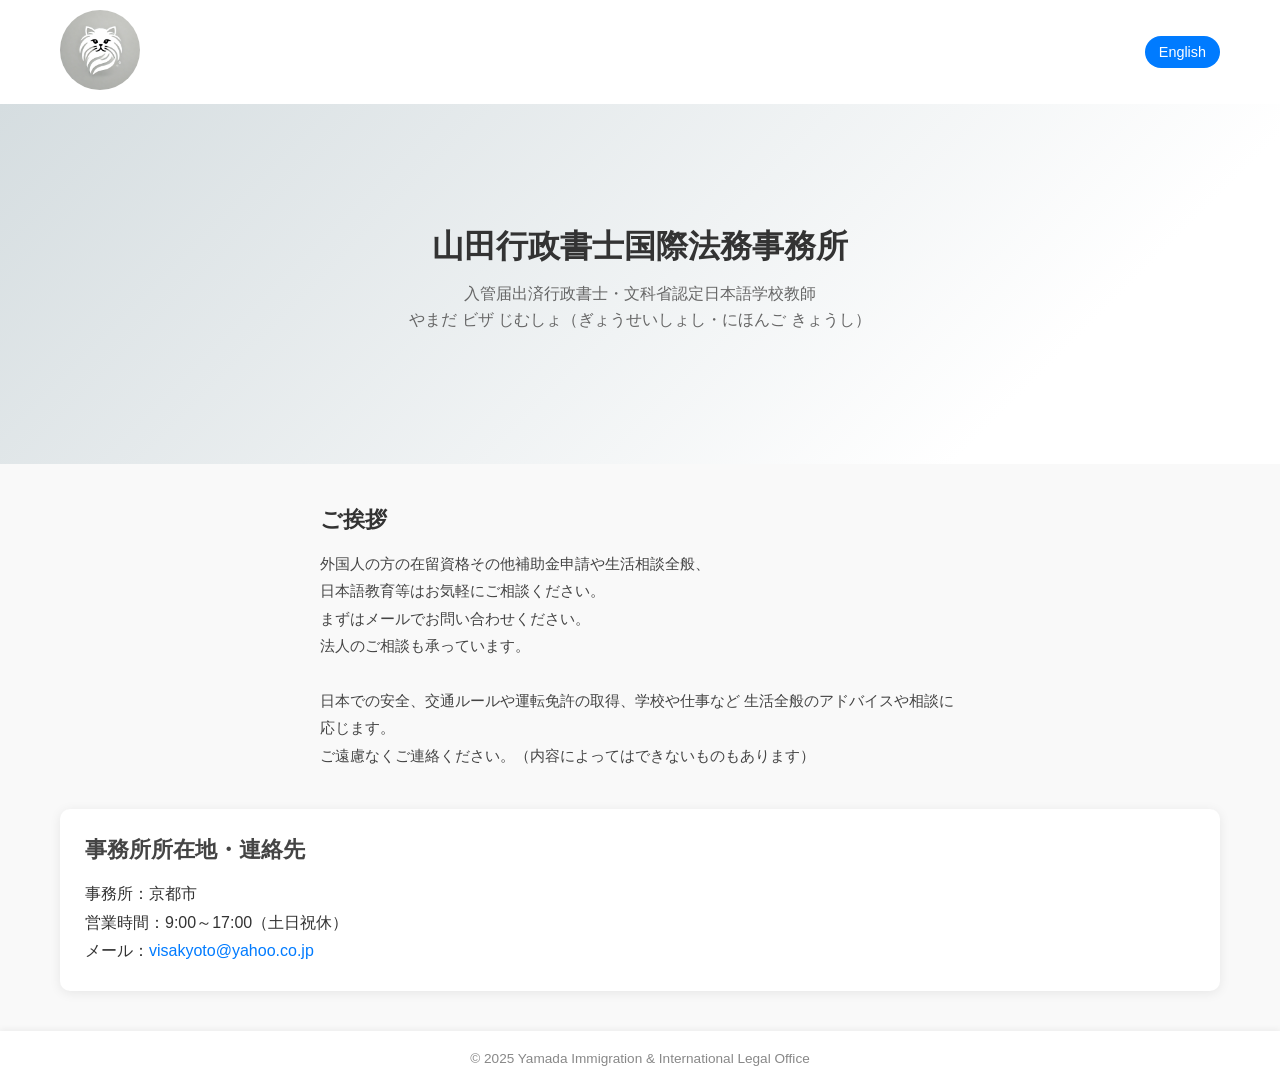
==== index.html @ d5fb518c "update" ====
<!DOCTYPE html>
<html lang="ja">
<head>
  <meta charset="UTF-8">
  <title>山田行政書士国際法務事務所</title>
  <meta name="viewport" content="width=device-width, initial-scale=1.0">
  <!-- Google Fontsなど必要に応じて読み込み -->
  <link rel="stylesheet" href="assets/css/style.css">
</head>
<body>

  <!-- ヘッダー部分 -->
  <header class="header">
    <div class="header-inner">
      <div class="logo-area">
        <img src="assets/images/logo.png" alt="ロゴ" class="logo">
      </div>
      <nav class="nav-area">
        <button id="lang-switch">English</button>
      </nav>
    </div>
  </header>

  <!-- ヒーローセクション -->
  <section class="hero">
    <!-- 日本語 -->
    <div class="hero-content lang ja">
      <h1>山田行政書士国際法務事務所</h1>
      <p>
        入管届出済行政書士・文科省認定日本語学校教師<br>
        やまだ ビザ じむしょ（ぎょうせいしょし・にほんご きょうし）
      </p>
    </div>

    <!-- 英語 -->
    <div class="hero-content lang en" style="display: none;">
      <h1>Yamada VISA Support Office</h1>
      <p>
        Certified Immigration Specialist & Japanese Language Teacher<br>
      </p>
    </div>
  </section>

  <!-- ご挨拶セクション -->
  <!-- 日本語 -->
<section class="greeting lang ja">
  <h2>ご挨拶</h2>
  <p class="greeting-text">
    外国人の方の在留資格その他補助金申請や生活相談全般、<br>
    日本語教育等はお気軽にご相談ください。<br>
    まずはメールでお問い合わせください。<br>
    法人のご相談も承っています。<br><br>

    日本での安全、交通ルールや運転免許の取得、学校や仕事など
    生活全般のアドバイスや相談に応じます。<br>
    ご遠慮なくご連絡ください。（内容によってはできないものもあります）
  </p>
</section>

<!-- 英語 -->
<section class="greeting lang en" style="display:none;">
  <h2>Greetings</h2>
  <p class="greeting-text">
    Please feel free to contact us for assistance with residencical status, 
    subsidy applications, daily life consultations, and Japanese language education and support.<br>
    Please reach out to us by email as a first step.
    We also accept inquiries from organizations and businesses.<br><br>

    We offer advice and consultations on general matters of life in Japan, 
    including safety, traffic rules, obtaining a driver’s license, school, work and so on.<br>
    Please don’t hesitate to contact us. <br>
    (Note: Some requests may not be supported depending on the content.)
  </p>
</section>


  <!-- メインコンテンツ例（事務所情報など） -->
  <main class="main-content">
    <!-- 日本語 -->
    <section class="lang ja">
      <div class="card">
        <h2>事務所所在地・連絡先</h2>
        <ul>
          <li>事務所：京都市</li>
          <li>営業時間：9:00～17:00（土日祝休）</li>
          <li>メール：<a href="mailto:visakyoto@yahoo.co.jp">visakyoto@yahoo.co.jp</a></li>
        </ul>
      </div>
    </section>

    <!-- 英語 -->
    <section class="lang en" style="display:none;">
      <div class="card">
        <h2>Office Location & Contact</h2>
        <ul>
          <li>Office: Kyoto City</li>
          <li>Business Hours: 9:00–17:00 (Closed Sat, Sun & Public Holidays)</li>
          <li>Email: <a href="mailto:visakyoto@yahoo.co.jp">visakyoto@yahoo.co.jp</a></li>
        </ul>
      </div>
    </section>
  </main>

  <!-- フッター -->
  <footer class="footer">
    <p>© 2025 Yamada Immigration & International Legal Office</p>
  </footer>

  <!-- JavaScript -->
  <script src="assets/js/main.js"></script>
</body>
</html>
---- assets/css/style.css ----
/* リセット */
* {
  margin: 0;
  padding: 0;
  box-sizing: border-box;
}

body {
  font-family: sans-serif; /* 必要に応じてGoogle Fonts等を適用 */
  background: #f9f9f9;
  color: #333;
}

/* ヘッダー */
.header {
  background: #fff;
  box-shadow: 0 2px 6px rgba(0,0,0,0.1);
}
.header-inner {
  max-width: 1200px;
  margin: 0 auto;
  padding: 10px 20px;
  display: flex;
  justify-content: space-between;
  align-items: center;
}

.logo {
  width: 80px;            /* 表示したい直径に合わせる */
  height: 80px;           /* 正方形に整える */
  border-radius: 50%;      /* 角を丸くして円形にする */
  object-fit: cover;       /* 画像を拡大・切り抜きする場合に全体をバランスよく表示 */
}

.nav-area button {
  padding: 8px 14px;
  border: none;
  border-radius: 20px;
  font-size: 0.9rem;
  cursor: pointer;
  background-color: #007bff;
  color: #fff;
}
.nav-area button:hover {
  background-color: #0056b3;
}

/* ヒーローセクション */
.hero {
  position: relative;
  width: 100%;
  min-height: 40vh;  /* 好みで調整 */
  background: linear-gradient(135deg, #d5dde0 0%, #ffffff 80%);
  display: flex;
  align-items: center;
  justify-content: center;
  text-align: center;
  padding: 60px 20px;
}
.hero-content h1 {
  font-size: 2.0rem;
  font-weight: 600;
  margin-bottom: 12px;
  color: #333;
}
.hero-content p {
  font-size: 1rem;
  color: #666;
  line-height: 1.6;
  margin-bottom: 10px;
}

/* ご挨拶セクション */
.greeting {
  margin: 40px 0;
}

.greeting h2 {
  font-size: 1.4rem;
  color: #333;
  margin-bottom: 15px;
  font-weight: 600;
  padding-left: 25%; /* ← タイトルも左寄せと揃える */
}

.greeting-text {
  margin-left: 25%;
  margin-right: 25%;
  text-align: left;
  line-height: 1.8;
  color: #444;
  font-size: 0.95rem;
  max-width: 700px;
}

/* メインコンテンツ */
.main-content {
  max-width: 1200px;
  margin: 40px auto;
  padding: 0 20px;
}
.card {
  background: #fff;
  border-radius: 10px;
  padding: 25px;
  box-shadow: 0 2px 12px rgba(0,0,0,0.08);
  margin-bottom: 40px;
}
.card h2 {
  margin-bottom: 15px;
  font-size: 1.4rem;
  color: #444;
}
.card ul {
  list-style: none;
  line-height: 1.8;
}
.card li a {
  color: #007bff;
  text-decoration: none;
}
.card li a:hover {
  text-decoration: underline;
}

/* フッター */
.footer {
  text-align: center;
  padding: 20px;
  color: #888;
  font-size: 0.85rem;
  background: #fff;
  box-shadow: 0 -2px 6px rgba(0,0,0,0.05);
  margin-top: 40px;
}
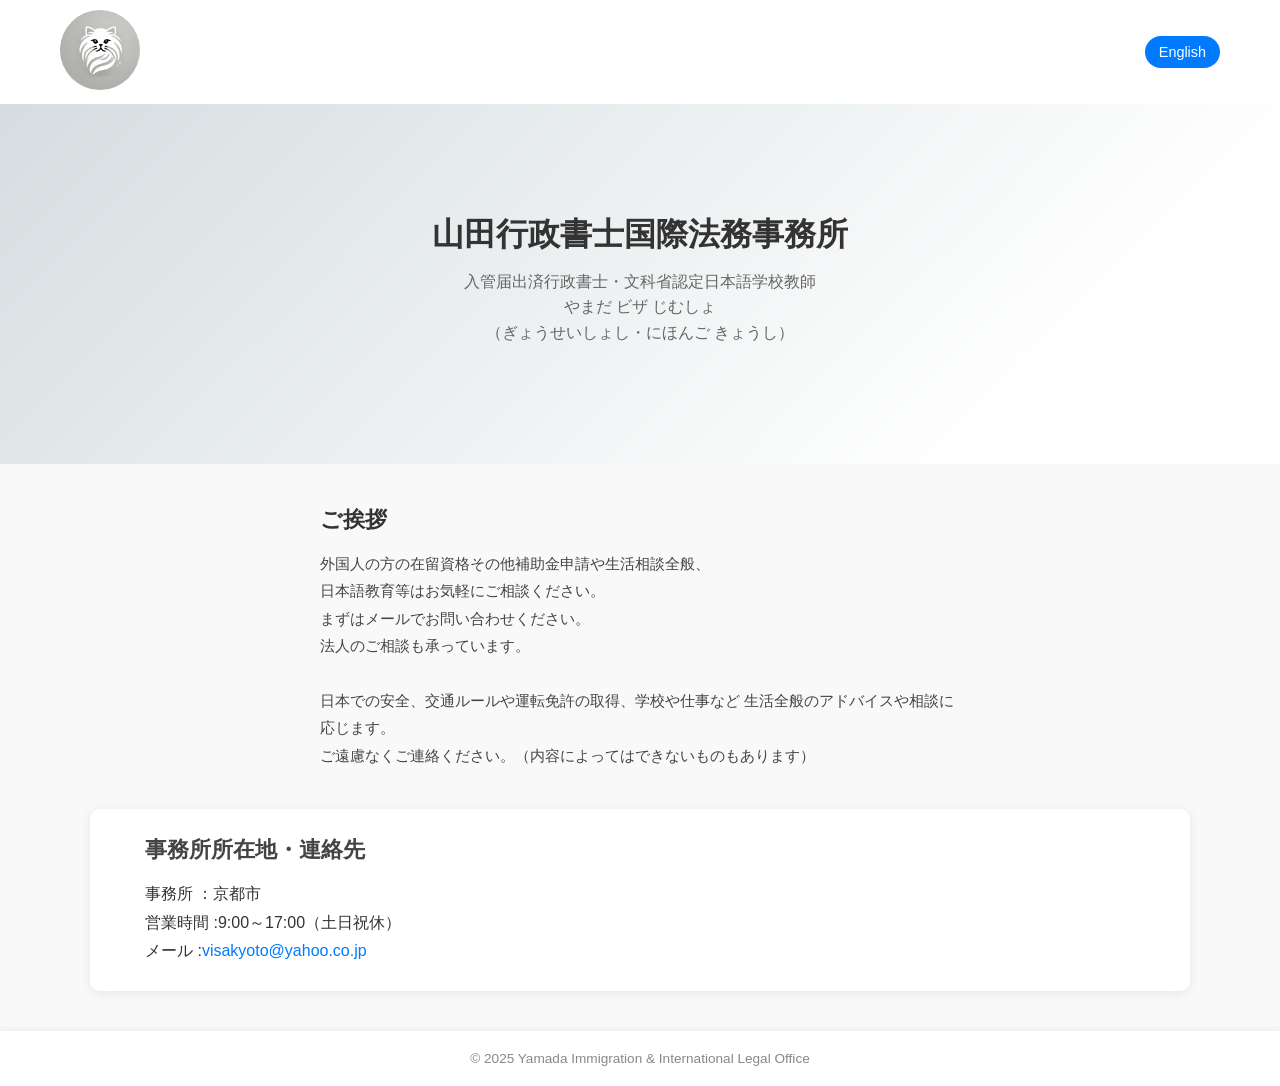
==== commit 38e9f5c9: "update" ====
--- a/index.html
+++ b/index.html
@@ -28,7 +28,8 @@
       <h1>山田行政書士国際法務事務所</h1>
       <p>
         入管届出済行政書士・文科省認定日本語学校教師<br>
-        やまだ ビザ じむしょ（ぎょうせいしょし・にほんご きょうし）
+        やまだ ビザ じむしょ<br>
+        （ぎょうせいしょし・にほんご きょうし）
       </p>
     </div>
 
@@ -81,9 +82,9 @@
       <div class="card">
         <h2>事務所所在地・連絡先</h2>
         <ul>
-          <li>事務所：京都市</li>
-          <li>営業時間：9:00～17:00（土日祝休）</li>
-          <li>メール：<a href="mailto:visakyoto@yahoo.co.jp">visakyoto@yahoo.co.jp</a></li>
+          <li>事務所    ：京都市</li>
+          <li>営業時間  :9:00～17:00（土日祝休）</li>
+          <li>メール    :<a href="mailto:visakyoto@yahoo.co.jp">visakyoto@yahoo.co.jp</a></li>
         </ul>
       </div>
     </section>
--- a/assets/css/style.css
+++ b/assets/css/style.css
@@ -105,15 +105,22 @@
   padding: 25px;
   box-shadow: 0 2px 12px rgba(0,0,0,0.08);
   margin-bottom: 40px;
+  margin-left: 30px;
+  margin-right: 30px;
 }
 .card h2 {
   margin-bottom: 15px;
   font-size: 1.4rem;
   color: #444;
+  margin-left: 30px;
+  margin-right: 30px;
+  
 }
 .card ul {
   list-style: none;
   line-height: 1.8;
+  margin-left: 30px;
+  margin-right: 30px;
 }
 .card li a {
   color: #007bff;
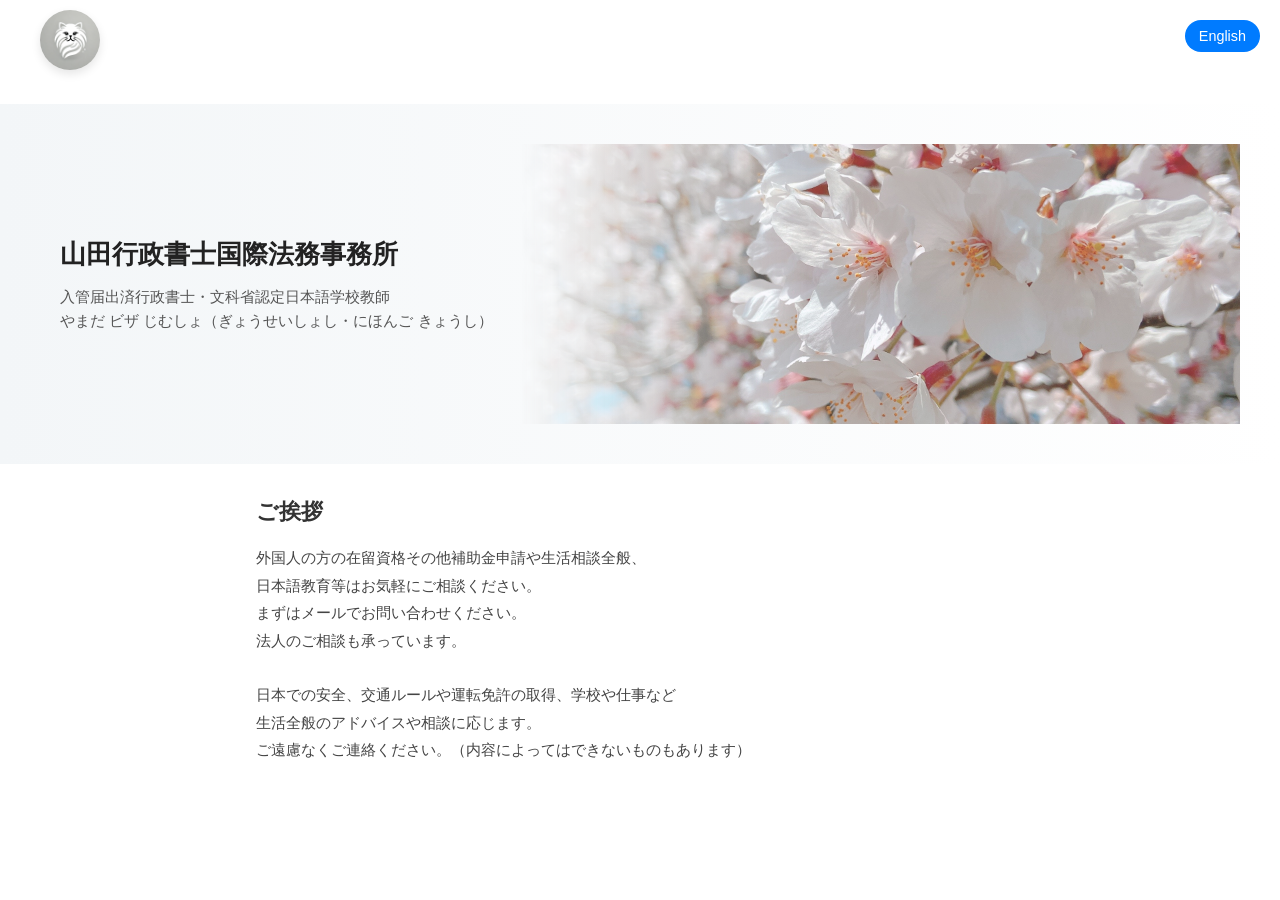
==== commit e014d74f: "update" ====
--- a/index.html
+++ b/index.html
@@ -4,16 +4,14 @@
   <meta charset="UTF-8">
   <title>山田行政書士国際法務事務所</title>
   <meta name="viewport" content="width=device-width, initial-scale=1.0">
-  <!-- Google Fontsなど必要に応じて読み込み -->
   <link rel="stylesheet" href="assets/css/style.css">
 </head>
 <body>
 
-  <!-- ヘッダー部分 -->
   <header class="header">
     <div class="header-inner">
       <div class="logo-area">
-        <img src="assets/images/logo.png" alt="ロゴ" class="logo">
+        <img src="assets/images/logo.png" alt="ロゴ" class="logo" />
       </div>
       <nav class="nav-area">
         <button id="lang-switch">English</button>
@@ -21,93 +19,62 @@
     </div>
   </header>
 
-  <!-- ヒーローセクション -->
   <section class="hero">
-    <!-- 日本語 -->
-    <div class="hero-content lang ja">
-      <h1>山田行政書士国際法務事務所</h1>
-      <p>
-        入管届出済行政書士・文科省認定日本語学校教師<br>
-        やまだ ビザ じむしょ<br>
-        （ぎょうせいしょし・にほんご きょうし）
-      </p>
-    </div>
-
-    <!-- 英語 -->
-    <div class="hero-content lang en" style="display: none;">
-      <h1>Yamada VISA Support Office</h1>
-      <p>
-        Certified Immigration Specialist & Japanese Language Teacher<br>
-      </p>
+    <div class="hero-inner">
+      <div class="hero-content lang ja">
+        <h1>山田行政書士国際法務事務所</h1>
+        <p>
+          入管届出済行政書士・文科省認定日本語学校教師<br>
+          やまだ ビザ じむしょ（ぎょうせいしょし・にほんご きょうし）
+        </p>
+      </div>
+      <div class="hero-content lang en" style="display: none;">        <h1>Yamada VISA Support Office</h1>
+        <p>Certified Immigration Specialist & Japanese Language Teacher</p>
+      </div>
+      <div class="hero-image"></div>
     </div>
   </section>
 
   <!-- ご挨拶セクション -->
-  <!-- 日本語 -->
-<section class="greeting lang ja">
-  <h2>ご挨拶</h2>
-  <p class="greeting-text">
-    外国人の方の在留資格その他補助金申請や生活相談全般、<br>
-    日本語教育等はお気軽にご相談ください。<br>
-    まずはメールでお問い合わせください。<br>
-    法人のご相談も承っています。<br><br>
+  <section class="greeting lang ja">
+    <h2>ご挨拶</h2>
+    <p class="greeting-text">
+      外国人の方の在留資格その他補助金申請や生活相談全般、<br>
+      日本語教育等はお気軽にご相談ください。<br>
+      まずはメールでお問い合わせください。<br>
+      法人のご相談も承っています。<br><br>
+      日本での安全、交通ルールや運転免許の取得、学校や仕事など<br>
+      生活全般のアドバイスや相談に応じます。<br>
+      ご遠慮なくご連絡ください。（内容によってはできないものもあります）
+    </p>
+  </section>
 
-    日本での安全、交通ルールや運転免許の取得、学校や仕事など
-    生活全般のアドバイスや相談に応じます。<br>
-    ご遠慮なくご連絡ください。（内容によってはできないものもあります）
-  </p>
-</section>
+  <section class="greeting lang en" style="display: none;">
+    <h2>Greetings</h2>
+    <p class="greeting-text">
+      We provide support and consultation on visa applications, 
+      subsidy applications, daily-life assistance, and Japanese language education.<br>
+      Feel free to contact us via email. Corporate consultations are also welcome.<br><br>
+      We also offer advice and consultation on various aspects of daily life in Japan,
+      including public safety, traffic rules, obtaining a driver’s license, schools, 
+      and employment.<br>
+      Please feel free to reach out to us anytime.
+      (Depending on the request, we may not be able to assist.)
+    </p>
+  </section>
 
-<!-- 英語 -->
-<section class="greeting lang en" style="display:none;">
-  <h2>Greetings</h2>
-  <p class="greeting-text">
-    Please feel free to contact us for assistance with residencical status, 
-    subsidy applications, daily life consultations, and Japanese language education and support.<br>
-    Please reach out to us by email as a first step.
-    We also accept inquiries from organizations and businesses.<br><br>
+  <script>
+    const switchBtn = document.getElementById("lang-switch");
+    const jaEls = document.querySelectorAll(".lang.ja");
+    const enEls = document.querySelectorAll(".lang.en");
 
-    We offer advice and consultations on general matters of life in Japan, 
-    including safety, traffic rules, obtaining a driver’s license, school, work and so on.<br>
-    Please don’t hesitate to contact us. <br>
-    (Note: Some requests may not be supported depending on the content.)
-  </p>
-</section>
+    switchBtn.addEventListener("click", () => {
+      const isJapanese = jaEls[0].style.display !== "none";
+      jaEls.forEach(el => el.style.display = isJapanese ? "none" : "block");
+      enEls.forEach(el => el.style.display = isJapanese ? "block" : "none");
+      switchBtn.textContent = isJapanese ? "日本語" : "English";
+    });
+  </script>
 
-
-  <!-- メインコンテンツ例（事務所情報など） -->
-  <main class="main-content">
-    <!-- 日本語 -->
-    <section class="lang ja">
-      <div class="card">
-        <h2>事務所所在地・連絡先</h2>
-        <ul>
-          <li>事務所    ：京都市</li>
-          <li>営業時間  :9:00～17:00（土日祝休）</li>
-          <li>メール    :<a href="mailto:visakyoto@yahoo.co.jp">visakyoto@yahoo.co.jp</a></li>
-        </ul>
-      </div>
-    </section>
-
-    <!-- 英語 -->
-    <section class="lang en" style="display:none;">
-      <div class="card">
-        <h2>Office Location & Contact</h2>
-        <ul>
-          <li>Office: Kyoto City</li>
-          <li>Business Hours: 9:00–17:00 (Closed Sat, Sun & Public Holidays)</li>
-          <li>Email: <a href="mailto:visakyoto@yahoo.co.jp">visakyoto@yahoo.co.jp</a></li>
-        </ul>
-      </div>
-    </section>
-  </main>
-
-  <!-- フッター -->
-  <footer class="footer">
-    <p>© 2025 Yamada Immigration & International Legal Office</p>
-  </footer>
-
-  <!-- JavaScript -->
-  <script src="assets/js/main.js"></script>
 </body>
 </html>
--- a/assets/css/style.css
+++ b/assets/css/style.css
@@ -1,4 +1,4 @@
-/* リセット */
+/* 基本リセット */
 * {
   margin: 0;
   padding: 0;
@@ -6,73 +6,114 @@
 }
 
 body {
-  font-family: sans-serif; /* 必要に応じてGoogle Fonts等を適用 */
-  background: #f9f9f9;
+  font-family: 'Segoe UI', sans-serif;
+  background: #fff;
   color: #333;
+  line-height: 1.6;
 }
 
 /* ヘッダー */
 .header {
-  background: #fff;
-  box-shadow: 0 2px 6px rgba(0,0,0,0.1);
+  background-color: #fff;
+  padding: 10px 20px;
+  position: relative;
 }
+
 .header-inner {
   max-width: 1200px;
   margin: 0 auto;
-  padding: 10px 20px;
   display: flex;
   justify-content: space-between;
   align-items: center;
 }
 
-.logo {
-  width: 80px;            /* 表示したい直径に合わせる */
-  height: 80px;           /* 正方形に整える */
-  border-radius: 50%;      /* 角を丸くして円形にする */
-  object-fit: cover;       /* 画像を拡大・切り抜きする場合に全体をバランスよく表示 */
+.nav-area {
+  position: absolute;
+  top: 20px;
+  right: 20px;
 }
 
 .nav-area button {
   padding: 8px 14px;
+  background-color: #007bff;
+  color: #fff;
   border: none;
   border-radius: 20px;
+  cursor: pointer;
   font-size: 0.9rem;
-  cursor: pointer;
-  background-color: #007bff;
-  color: #fff;
 }
+
 .nav-area button:hover {
   background-color: #0056b3;
 }
 
-/* ヒーローセクション */
+/* Heroセクション */
 .hero {
   position: relative;
-  width: 100%;
-  min-height: 40vh;  /* 好みで調整 */
-  background: linear-gradient(135deg, #d5dde0 0%, #ffffff 80%);
+  background: linear-gradient(to right, #f3f6f8, #ffffff);
+  padding: 40px 0;
+  overflow: hidden;
+}
+
+.hero-inner {
+  position: relative;
+  max-width: 1200px;
+  margin: 0 auto;
   display: flex;
   align-items: center;
-  justify-content: center;
-  text-align: center;
-  padding: 60px 20px;
+  justify-content: space-between;
+  min-height: 280px;
 }
-.hero-content h1 {
-  font-size: 2.0rem;
+
+.hero-content {
+  width: 50%;
+  z-index: 2;
+  padding: 0 20px;
+}
+
+/* 桜画像フェード */
+.hero-image {
+  position: absolute;
+  top: 0;
+  right: 0;
+  width: 60%;
+  height: 100%;
+  background-image: url("../images/sakura.jpg");
+  background-size: cover;
+  background-position: center right;
+  mask-image: linear-gradient(to left, black 60%, transparent 100%);
+  -webkit-mask-image: linear-gradient(to left, black 60%, transparent 100%);
+  opacity: 0.85;
+  z-index: 1;
+  pointer-events: none;
+}
+
+/* ロゴ */
+.logo {
+  width: 60px;
+  height: 60px;
+  border-radius: 50%;
+  object-fit: cover;
+  box-shadow: 0 4px 10px rgba(0, 0, 0, 0.1);
+  margin-bottom: 16px;
+}
+
+/* 見出し・本文 */
+.hero h1 {
+  font-size: 1.6rem;
   font-weight: 600;
-  margin-bottom: 12px;
-  color: #333;
+  color: #222;
+  margin-bottom: 10px;
 }
-.hero-content p {
-  font-size: 1rem;
-  color: #666;
-  line-height: 1.6;
-  margin-bottom: 10px;
+
+.hero p {
+  font-size: 0.95rem;
+  color: #555;
 }
 
 /* ご挨拶セクション */
 .greeting {
-  margin: 40px 0;
+  margin: 30px 0;
 }
 
 .greeting h2 {
@@ -80,63 +121,15 @@
   color: #333;
   margin-bottom: 15px;
   font-weight: 600;
-  padding-left: 25%; /* ← タイトルも左寄せと揃える */
+  padding-left: 20%;
 }
 
 .greeting-text {
-  margin-left: 25%;
-  margin-right: 25%;
+  margin-left: 20%;
+  margin-right: 20%;
   text-align: left;
   line-height: 1.8;
   color: #444;
   font-size: 0.95rem;
   max-width: 700px;
 }
-
-/* メインコンテンツ */
-.main-content {
-  max-width: 1200px;
-  margin: 40px auto;
-  padding: 0 20px;
-}
-.card {
-  background: #fff;
-  border-radius: 10px;
-  padding: 25px;
-  box-shadow: 0 2px 12px rgba(0,0,0,0.08);
-  margin-bottom: 40px;
-  margin-left: 30px;
-  margin-right: 30px;
-}
-.card h2 {
-  margin-bottom: 15px;
-  font-size: 1.4rem;
-  color: #444;
-  margin-left: 30px;
-  margin-right: 30px;
-  
-}
-.card ul {
-  list-style: none;
-  line-height: 1.8;
-  margin-left: 30px;
-  margin-right: 30px;
-}
-.card li a {
-  color: #007bff;
-  text-decoration: none;
-}
-.card li a:hover {
-  text-decoration: underline;
-}
-
-/* フッター */
-.footer {
-  text-align: center;
-  padding: 20px;
-  color: #888;
-  font-size: 0.85rem;
-  background: #fff;
-  box-shadow: 0 -2px 6px rgba(0,0,0,0.05);
-  margin-top: 40px;
-}
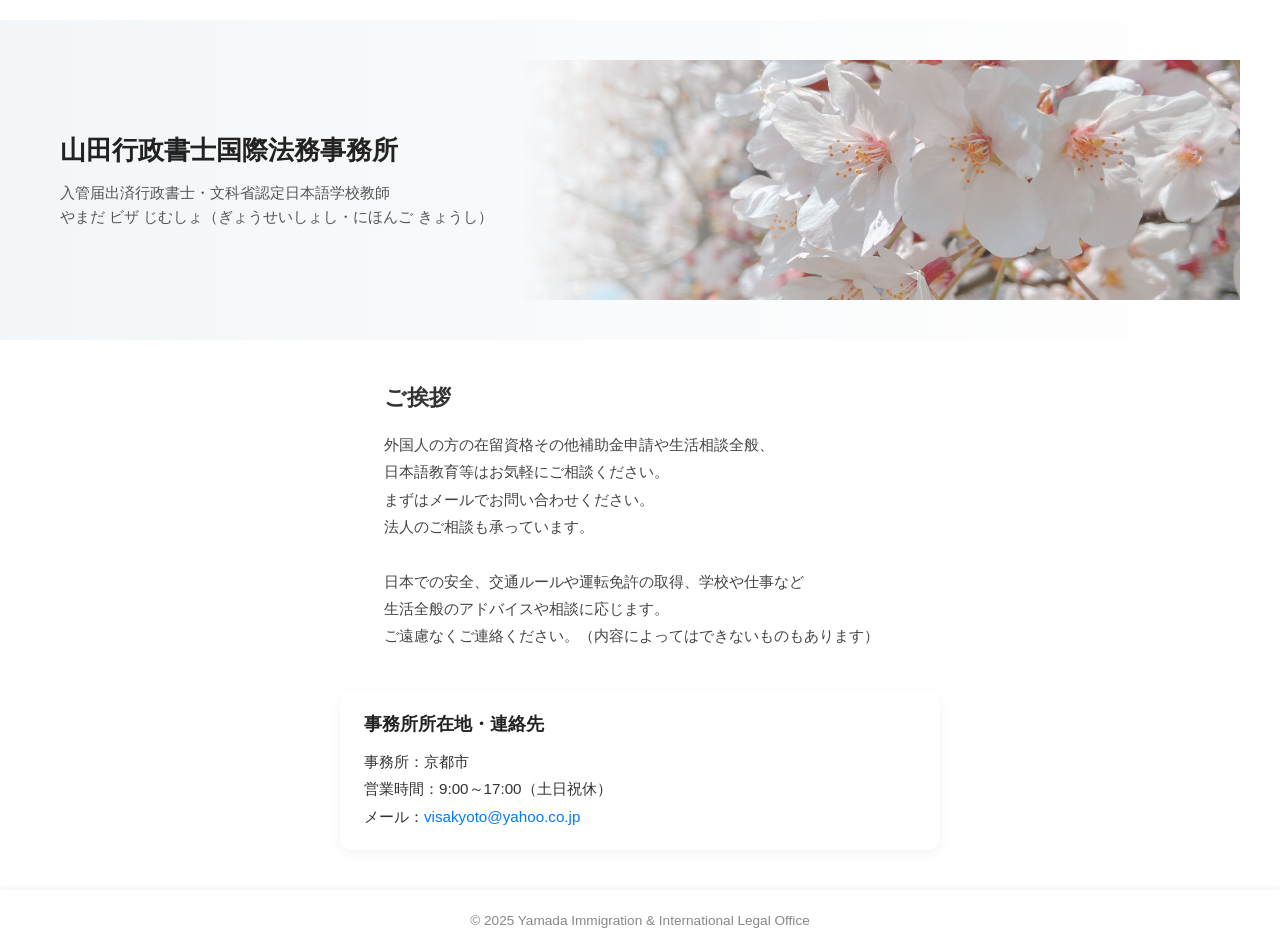
==== commit 9920e0a8: "update" ====
--- a/index.html
+++ b/index.html
@@ -8,17 +8,17 @@
 </head>
 <body>
 
+  <!-- ヘッダー -->
   <header class="header">
     <div class="header-inner">
-      <div class="logo-area">
-        <img src="assets/images/logo.png" alt="ロゴ" class="logo" />
-      </div>
+      <div class="logo-area"></div>
       <nav class="nav-area">
         <button id="lang-switch">English</button>
       </nav>
     </div>
   </header>
 
+  <!-- Heroセクション -->
   <section class="hero">
     <div class="hero-inner">
       <div class="hero-content lang ja">
@@ -28,14 +28,15 @@
           やまだ ビザ じむしょ（ぎょうせいしょし・にほんご きょうし）
         </p>
       </div>
-      <div class="hero-content lang en" style="display: none;">        <h1>Yamada VISA Support Office</h1>
+      <div class="hero-content lang en" style="display: none;">
+        <h1>Yamada VISA Support Office</h1>
         <p>Certified Immigration Specialist & Japanese Language Teacher</p>
       </div>
       <div class="hero-image"></div>
     </div>
   </section>
 
-  <!-- ご挨拶セクション -->
+  <!-- ご挨拶 -->
   <section class="greeting lang ja">
     <h2>ご挨拶</h2>
     <p class="greeting-text">
@@ -63,6 +64,39 @@
     </p>
   </section>
 
+  <!-- メインコンテンツ例（事務所情報など） -->
+  <main class="main-content">
+    <!-- 日本語 -->
+    <section class="lang ja">
+      <div class="card">
+        <h2>事務所所在地・連絡先</h2>
+        <ul>
+          <li>事務所：京都市</li>
+          <li>営業時間：9:00～17:00（土日祝休）</li>
+          <li>メール：<a href="mailto:visakyoto@yahoo.co.jp">visakyoto@yahoo.co.jp</a></li>
+        </ul>
+      </div>
+    </section>
+
+    <!-- 英語 -->
+    <section class="lang en" style="display:none;">
+      <div class="card">
+        <h2>Office Location & Contact</h2>
+        <ul>
+          <li>Office: Kyoto City</li>
+          <li>Business Hours: 9:00–17:00 (Closed Sat, Sun & Public Holidays)</li>
+          <li>Email: <a href="mailto:visakyoto@yahoo.co.jp">visakyoto@yahoo.co.jp</a></li>
+        </ul>
+      </div>
+    </section>
+  </main>
+
+  <!-- フッター -->
+  <footer class="footer">
+    <p>© 2025 Yamada Immigration & International Legal Office</p>
+  </footer>
+
+  <!-- 言語切替スクリプト -->
   <script>
     const switchBtn = document.getElementById("lang-switch");
     const jaEls = document.querySelectorAll(".lang.ja");
--- a/assets/css/style.css
+++ b/assets/css/style.css
@@ -1,4 +1,4 @@
-/* 基本リセット */
+/* リセット */
 * {
   margin: 0;
   padding: 0;
@@ -47,7 +47,7 @@
   background-color: #0056b3;
 }
 
-/* Heroセクション */
+/* Hero セクション */
 .hero {
   position: relative;
   background: linear-gradient(to right, #f3f6f8, #ffffff);
@@ -62,7 +62,7 @@
   display: flex;
   align-items: center;
   justify-content: space-between;
-  min-height: 280px;
+  min-height: 240px;
 }
 
 .hero-content {
@@ -71,7 +71,19 @@
   padding: 0 20px;
 }
 
-/* 桜画像フェード */
+.hero h1 {
+  font-size: 1.6rem;
+  font-weight: 600;
+  color: #222;
+  margin-bottom: 10px;
+}
+
+.hero p {
+  font-size: 0.95rem;
+  color: #555;
+}
+
+/* Hero 右側画像 */
 .hero-image {
   position: absolute;
   top: 0;
@@ -88,32 +100,9 @@
   pointer-events: none;
 }
 
-/* ロゴ */
-.logo {
-  width: 60px;
-  height: 60px;
-  border-radius: 50%;
-  object-fit: cover;
-  box-shadow: 0 4px 10px rgba(0, 0, 0, 0.1);
-  margin-bottom: 16px;
-}
-
-/* 見出し・本文 */
-.hero h1 {
-  font-size: 1.6rem;
-  font-weight: 600;
-  color: #222;
-  margin-bottom: 10px;
-}
-
-.hero p {
-  font-size: 0.95rem;
-  color: #555;
-}
-
-/* ご挨拶セクション */
+/* ご挨拶 */
 .greeting {
-  margin: 30px 0;
+  margin: 40px 0;
 }
 
 .greeting h2 {
@@ -121,15 +110,64 @@
   color: #333;
   margin-bottom: 15px;
   font-weight: 600;
-  padding-left: 20%;
+  padding-left: 30%;
 }
 
 .greeting-text {
-  margin-left: 20%;
-  margin-right: 20%;
+  margin-left: 30%;
   text-align: left;
   line-height: 1.8;
   color: #444;
   font-size: 0.95rem;
   max-width: 700px;
 }
+
+/* メインコンテンツカード */
+.main-content {
+  max-width: 1000px;
+  margin: 40px auto;
+  padding: 0 20px;
+}
+
+.card {
+  background: #ffffff;
+  border-radius: 12px;
+  padding: 20px 24px;
+  box-shadow: 0 4px 12px rgba(0,0,0,0.05);
+  margin: 30px auto;
+  max-width: 600px;
+}
+
+.card h2 {
+  font-size: 1.1rem;
+  margin-bottom: 10px;
+  color: #222;
+}
+
+.card ul {
+  list-style: none;
+  line-height: 1.8;
+  color: #333;
+  font-size: 0.95rem;
+  padding-left: 0;
+}
+
+.card a {
+  color: #007bff;
+  text-decoration: none;
+}
+
+.card a:hover {
+  text-decoration: underline;
+}
+
+/* フッター */
+.footer {
+  text-align: center;
+  padding: 20px;
+  color: #888;
+  font-size: 0.85rem;
+  background: #fff;
+  box-shadow: 0 -2px 6px rgba(0,0,0,0.05);
+  margin-top: 40px;
+}
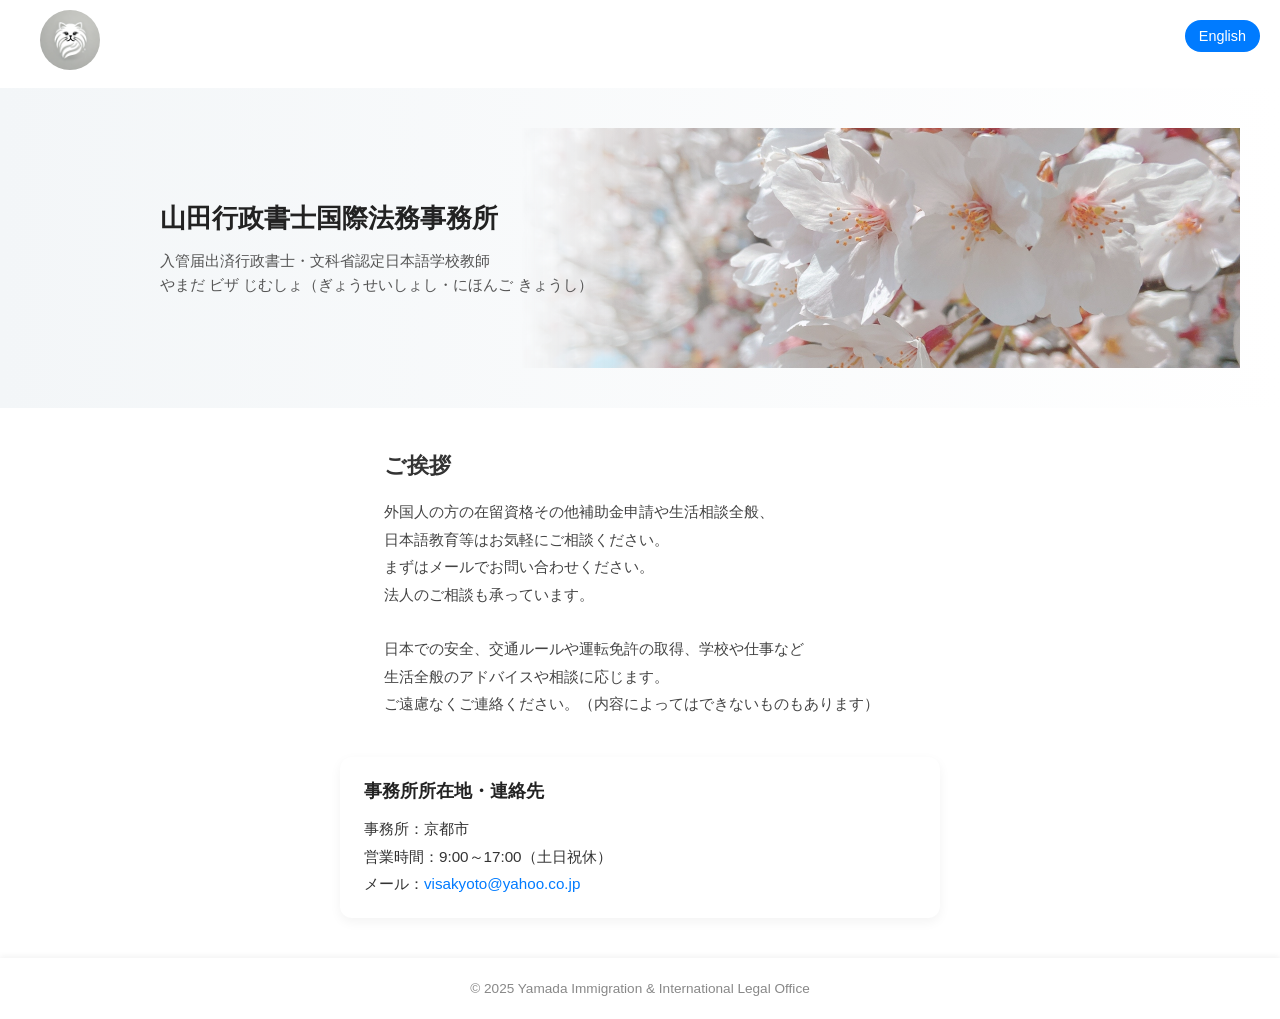
==== commit add03504: "update" ====
--- a/index.html
+++ b/index.html
@@ -8,17 +8,21 @@
 </head>
 <body>
 
-  <!-- ヘッダー -->
+  <!-- ✅ ヘッダー -->
   <header class="header">
     <div class="header-inner">
-      <div class="logo-area"></div>
+      <!-- ✅ 左側にロゴ表示 -->
+      <div class="logo-area">
+        <img src="assets/images/logo.png" alt="ロゴ" class="header-logo" />
+      </div>
+      <!-- ✅ 右上に言語切替ボタン -->
       <nav class="nav-area">
         <button id="lang-switch">English</button>
       </nav>
     </div>
   </header>
 
-  <!-- Heroセクション -->
+  <!-- ✅ Heroセクション（ロゴはここには表示しない） -->
   <section class="hero">
     <div class="hero-inner">
       <div class="hero-content lang ja">
@@ -64,9 +68,8 @@
     </p>
   </section>
 
-  <!-- メインコンテンツ例（事務所情報など） -->
+  <!-- メインコンテンツ（事務所情報） -->
   <main class="main-content">
-    <!-- 日本語 -->
     <section class="lang ja">
       <div class="card">
         <h2>事務所所在地・連絡先</h2>
@@ -78,8 +81,7 @@
       </div>
     </section>
 
-    <!-- 英語 -->
-    <section class="lang en" style="display:none;">
+    <section class="lang en" style="display: none;">
       <div class="card">
         <h2>Office Location & Contact</h2>
         <ul>
--- a/assets/css/style.css
+++ b/assets/css/style.css
@@ -69,7 +69,9 @@
   width: 50%;
   z-index: 2;
   padding: 0 20px;
+  margin-left: 100px; /* ← この行を追加 */
 }
+
 
 .hero h1 {
   font-size: 1.6rem;
@@ -171,3 +173,21 @@
   box-shadow: 0 -2px 6px rgba(0,0,0,0.05);
   margin-top: 40px;
 }
+/* ...前までのスタイル省略（変わらない部分）... */
+
+/* ✅ ロゴ画像（ヘッダー内） */
+.header-logo {
+  width: 60px;
+  height: 60px;
+  border-radius: 50%;
+  object-fit: cover;
+}
+
+/* ✅ nav-area（ボタン）はすでに右上に固定されているためそのまま維持 */
+.nav-area {
+  position: absolute;
+  top: 20px;
+  right: 20px;
+}
+
+/* ✅ その他のCSS（hero, greeting, card など）も前回のままでOK */
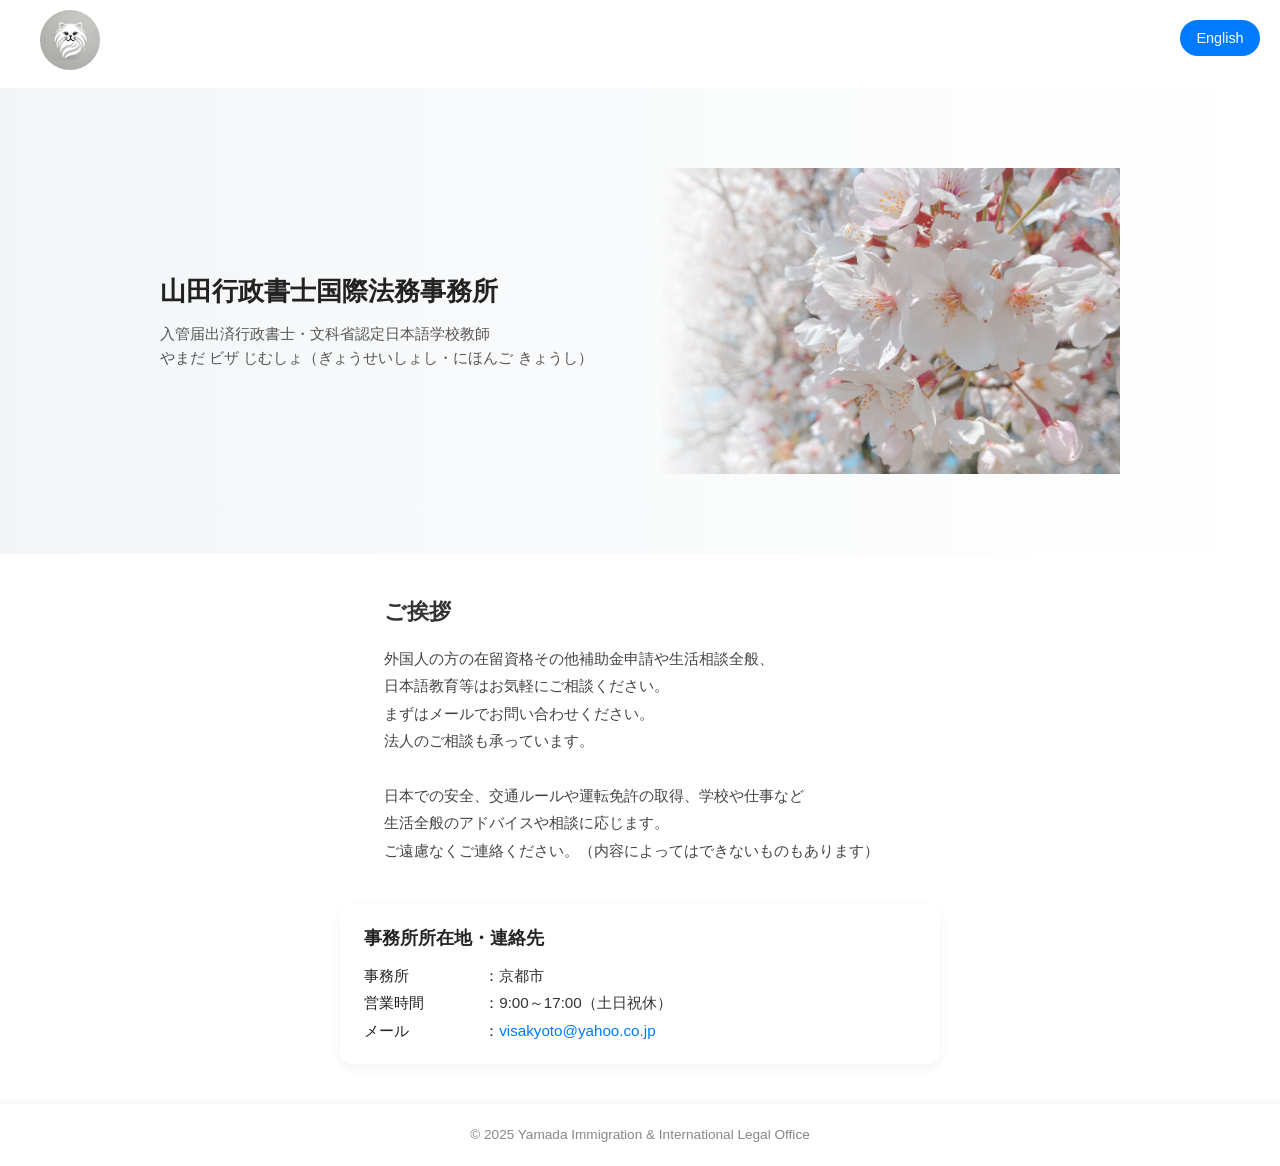
==== commit 2a313b5e: "update" ====
--- a/index.html
+++ b/index.html
@@ -5,6 +5,7 @@
   <title>山田行政書士国際法務事務所</title>
   <meta name="viewport" content="width=device-width, initial-scale=1.0">
   <link rel="stylesheet" href="assets/css/style.css">
+  <meta name="viewport" content="width=device-width, initial-scale=1">
 </head>
 <body>
 
@@ -70,28 +71,37 @@
 
   <!-- メインコンテンツ（事務所情報） -->
   <main class="main-content">
+    <!-- 日本語 -->
     <section class="lang ja">
-      <div class="card">
+      <div class="card contact-info">
         <h2>事務所所在地・連絡先</h2>
         <ul>
-          <li>事務所：京都市</li>
-          <li>営業時間：9:00～17:00（土日祝休）</li>
-          <li>メール：<a href="mailto:visakyoto@yahoo.co.jp">visakyoto@yahoo.co.jp</a></li>
+          <li><span class="label">事務所</span><span class="colon">：</span><span class="value">京都市</span></li>
+          <li><span class="label">営業時間</span><span class="colon">：</span><span class="value">9:00～17:00（土日祝休）</span></li>
+          <li><span class="label">メール</span><span class="colon">：</span>
+            <span class="value"><a href="mailto:visakyoto@yahoo.co.jp">visakyoto@yahoo.co.jp</a></span>
+          </li>
         </ul>
       </div>
     </section>
-
+  
+    <!-- 英語 -->
     <section class="lang en" style="display: none;">
-      <div class="card">
+      <div class="card contact-info">
         <h2>Office Location & Contact</h2>
         <ul>
-          <li>Office: Kyoto City</li>
-          <li>Business Hours: 9:00–17:00 (Closed Sat, Sun & Public Holidays)</li>
-          <li>Email: <a href="mailto:visakyoto@yahoo.co.jp">visakyoto@yahoo.co.jp</a></li>
+          <li><span class="label">Office</span><span class="colon">:</span><span class="value">Kyoto City</span></li>
+          <li><span class="label">Business Hours</span><span class="colon">:</span>
+            <span class="value">9:00–17:00 (Closed Sat, Sun & Public Holidays)</span>
+          </li>
+          <li><span class="label">Email</span><span class="colon">:</span>
+            <span class="value"><a href="mailto:visakyoto@yahoo.co.jp">visakyoto@yahoo.co.jp</a></span>
+          </li>
         </ul>
       </div>
     </section>
   </main>
+  
 
   <!-- フッター -->
   <footer class="footer">
--- a/assets/css/style.css
+++ b/assets/css/style.css
@@ -34,13 +34,20 @@
 }
 
 .nav-area button {
-  padding: 8px 14px;
+  min-width: 80px;
+  height: 36px; /* ✅ 高さを固定 */
+  padding: 0 14px; /* ✅ 上下paddingなし */
   background-color: #007bff;
   color: #fff;
   border: none;
   border-radius: 20px;
   cursor: pointer;
   font-size: 0.9rem;
+  line-height: 1; /* ✅ 行間も詰める */
+  text-align: center;
+  display: inline-flex;
+  align-items: center;
+  justify-content: center;
 }
 
 .nav-area button:hover {
@@ -56,7 +63,6 @@
 }
 
 .hero-inner {
-  position: relative;
   max-width: 1200px;
   margin: 0 auto;
   display: flex;
@@ -69,9 +75,8 @@
   width: 50%;
   z-index: 2;
   padding: 0 20px;
-  margin-left: 100px; /* ← この行を追加 */
-}
-
+  margin-left: 20px;
+}
 
 .hero h1 {
   font-size: 1.6rem;
@@ -124,13 +129,14 @@
   max-width: 700px;
 }
 
-/* メインコンテンツカード */
+/* メインコンテンツ */
 .main-content {
   max-width: 1000px;
   margin: 40px auto;
   padding: 0 20px;
 }
 
+/* 通常カード */
 .card {
   background: #ffffff;
   border-radius: 12px;
@@ -144,14 +150,6 @@
   font-size: 1.1rem;
   margin-bottom: 10px;
   color: #222;
-}
-
-.card ul {
-  list-style: none;
-  line-height: 1.8;
-  color: #333;
-  font-size: 0.95rem;
-  padding-left: 0;
 }
 
 .card a {
@@ -173,9 +171,8 @@
   box-shadow: 0 -2px 6px rgba(0,0,0,0.05);
   margin-top: 40px;
 }
-/* ...前までのスタイル省略（変わらない部分）... */
-
-/* ✅ ロゴ画像（ヘッダー内） */
+
+/* ロゴ画像 */
 .header-logo {
   width: 60px;
   height: 60px;
@@ -183,11 +180,155 @@
   object-fit: cover;
 }
 
-/* ✅ nav-area（ボタン）はすでに右上に固定されているためそのまま維持 */
+/* nav-area（ボタン） */
 .nav-area {
   position: absolute;
   top: 20px;
   right: 20px;
 }
 
-/* ✅ その他のCSS（hero, greeting, card など）も前回のままでOK */
+/* 連絡先リスト（日本語・英語対応） */
+.contact-info ul {
+  list-style: none;
+  padding: 0;
+  margin: 0;
+}
+
+.contact-info li {
+  display: flex;
+  align-items: baseline;
+  line-height: 1.8;
+  font-size: 0.95rem;
+}
+
+.contact-info .label {
+  display: inline-block;
+  width: 120px;
+  font-weight: 500;
+  color: #222;
+  white-space: nowrap;
+}
+
+.contact-info .colon {
+  display: inline-block;
+  width: 1em;
+  text-align: center;
+  color: #222;
+}
+
+.contact-info .value {
+  flex: 1;
+  color: #333;
+}
+
+/* モバイル最適化 */
+@media screen and (max-width: 768px) {
+  .header-inner {
+    flex-direction: column;
+    align-items: flex-start;
+  }
+
+  .hero-inner {
+    flex-direction: column;
+    align-items: flex-start;
+    padding: 0 20px;
+    margin-left: 0;
+    min-height: auto;
+  }
+
+  .hero-content {
+    width: 100%;
+    margin-left: 0;
+    padding: 20px 0;
+  }
+
+  .hero h1 {
+    font-size: 1.4rem;
+  }
+
+  .hero p {
+    font-size: 0.9rem;
+  }
+
+  .hero-image {
+    position: relative;
+    width: 100%;
+    height: 200px;
+    background-position: center;
+    mask-image: none;
+    -webkit-mask-image: none;
+  }
+
+  .greeting h2 {
+    padding-left: 0;
+    margin-left: 0;
+    padding: 0 16px;
+  }
+
+  .greeting-text {
+    margin-left: 0;
+    padding: 0 16px;
+    text-align: left;
+  }
+
+  .card {
+    margin: 20px 0;
+    padding: 16px;
+  }
+
+  .nav-area {
+    position: absolute;
+    margin-top: 10px;
+  }
+
+  .header-logo {
+    width: 50px;
+    height: 50px;
+  }
+
+  .contact-info .label {
+    width: 100px;
+  }
+
+  .lang.en .contact-info .label {
+    width: 120px;
+  }
+}
+
+/* 英語表示時のラベル幅調整（PC用） */
+.lang.en .contact-info .label {
+  width: 140px;
+}
+
+/* PC用Hero中央寄せ＋フェード維持 */
+@media screen and (min-width: 769px) {
+  .hero-inner {
+    max-width: 1000px;
+    margin: 0 auto;
+    padding: 40px 20px;
+    display: flex;
+    align-items: center;
+    justify-content: space-between;
+    gap: 40px;
+  }
+
+  .hero-content {
+    width: 48%;
+    margin-left: 0;
+    padding: 0;
+  }
+
+  .hero-image {
+    position: relative;
+    width: 48%;
+    height: auto;
+    aspect-ratio: 3 / 2;
+    background-position: center right;
+    background-size: cover;
+    mask-image: linear-gradient(to left, black 60%, transparent 100%);
+    -webkit-mask-image: linear-gradient(to left, black 60%, transparent 100%);
+    opacity: 0.85;
+    z-index: 1;
+    pointer-events: none;
+  }
+}
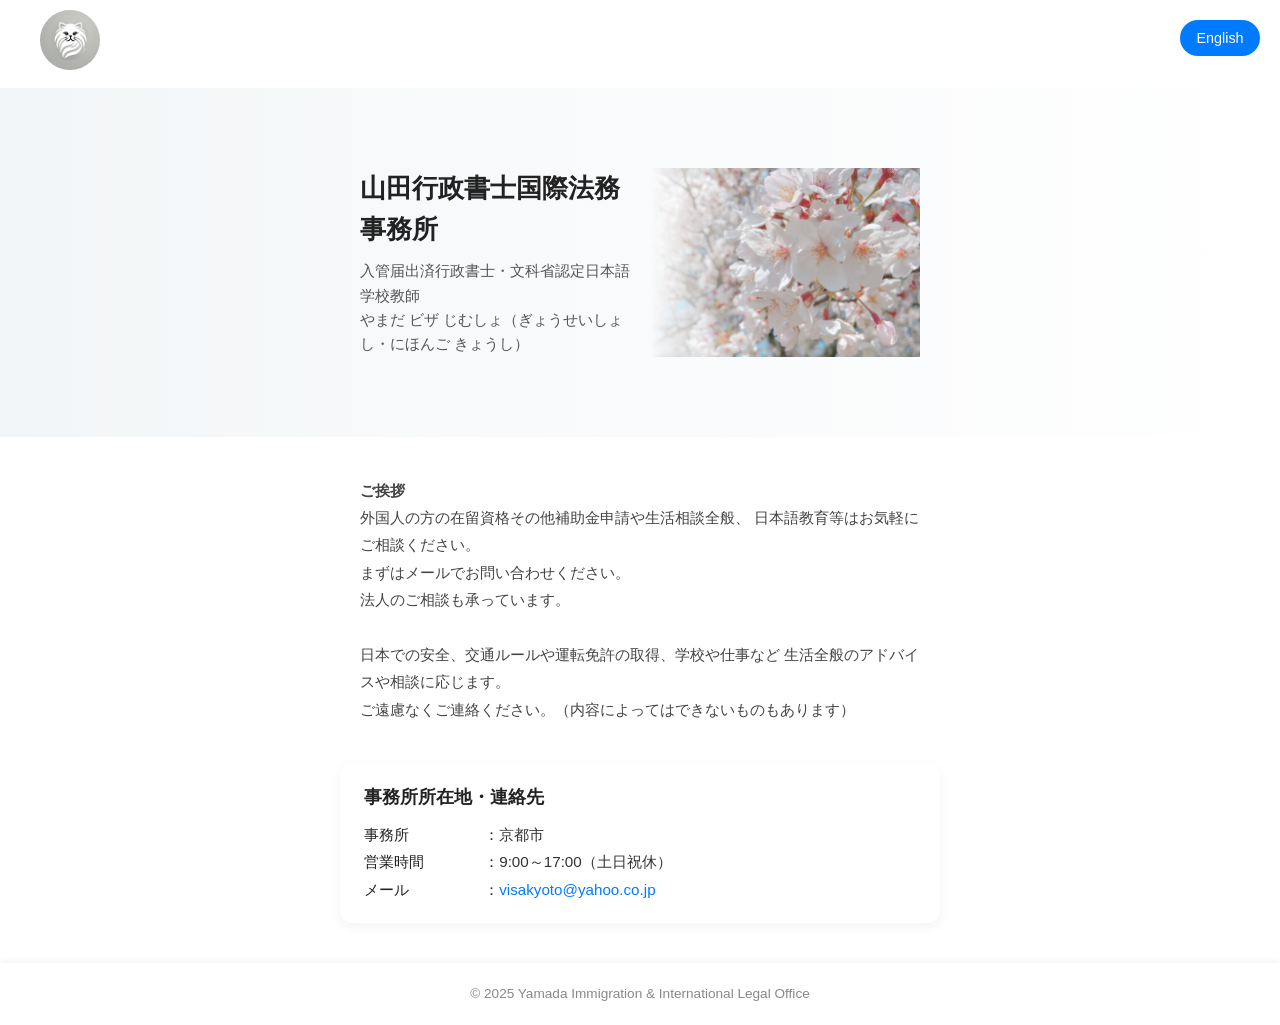
==== commit f82faf65: "update" ====
--- a/index.html
+++ b/index.html
@@ -45,11 +45,11 @@
   <section class="greeting lang ja">
     <h2>ご挨拶</h2>
     <p class="greeting-text">
-      外国人の方の在留資格その他補助金申請や生活相談全般、<br>
+      外国人の方の在留資格その他補助金申請や生活相談全般、
       日本語教育等はお気軽にご相談ください。<br>
       まずはメールでお問い合わせください。<br>
       法人のご相談も承っています。<br><br>
-      日本での安全、交通ルールや運転免許の取得、学校や仕事など<br>
+      日本での安全、交通ルールや運転免許の取得、学校や仕事など
       生活全般のアドバイスや相談に応じます。<br>
       ご遠慮なくご連絡ください。（内容によってはできないものもあります）
     </p>
--- a/assets/css/style.css
+++ b/assets/css/style.css
@@ -35,19 +35,20 @@
 
 .nav-area button {
   min-width: 80px;
-  height: 36px; /* ✅ 高さを固定 */
-  padding: 0 14px; /* ✅ 上下paddingなし */
+  height: 36px;
+  padding: 0 14px;
   background-color: #007bff;
   color: #fff;
   border: none;
   border-radius: 20px;
   cursor: pointer;
   font-size: 0.9rem;
-  line-height: 1; /* ✅ 行間も詰める */
+  line-height: 1;
   text-align: center;
   display: inline-flex;
   align-items: center;
   justify-content: center;
+  transition: background-color 0.3s ease;
 }
 
 .nav-area button:hover {
@@ -63,19 +64,19 @@
 }
 
 .hero-inner {
-  max-width: 1200px;
+  max-width: 600px; /* ✅ カード・ご挨拶と統一 */
   margin: 0 auto;
   display: flex;
-  align-items: center;
+  flex-direction: row;
   justify-content: space-between;
-  min-height: 240px;
+  gap: 20px;
+  padding: 40px 20px;
 }
 
 .hero-content {
-  width: 50%;
-  z-index: 2;
-  padding: 0 20px;
-  margin-left: 20px;
+  width: 100%;
+  padding: 0;
+  text-align: left;
 }
 
 .hero h1 {
@@ -90,13 +91,11 @@
   color: #555;
 }
 
-/* Hero 右側画像 */
 .hero-image {
-  position: absolute;
-  top: 0;
-  right: 0;
-  width: 60%;
-  height: 100%;
+  flex-shrink: 0;
+  width: 48%;
+  height: auto;
+  aspect-ratio: 3 / 2;
   background-image: url("../images/sakura.jpg");
   background-size: cover;
   background-position: center right;
@@ -107,26 +106,22 @@
   pointer-events: none;
 }
 
-/* ご挨拶 */
+/* ご挨拶セクション */
 .greeting {
-  margin: 40px 0;
-}
-
-.greeting h2 {
-  font-size: 1.4rem;
-  color: #333;
-  margin-bottom: 15px;
-  font-weight: 600;
-  padding-left: 30%;
-}
-
+  margin: 40px auto;
+  max-width: 600px; /* ✅ Hero/Cardと幅統一 */
+  padding: 0 20px;
+}
+
+.greeting h2,
 .greeting-text {
-  margin-left: 30%;
+  max-width: 100%;
+  margin: 0;
+  padding: 0;
   text-align: left;
+  font-size: 0.95rem;
   line-height: 1.8;
   color: #444;
-  font-size: 0.95rem;
-  max-width: 700px;
 }
 
 /* メインコンテンツ */
@@ -136,7 +131,7 @@
   padding: 0 20px;
 }
 
-/* 通常カード */
+/* カード */
 .card {
   background: #ffffff;
   border-radius: 12px;
@@ -159,6 +154,44 @@
 
 .card a:hover {
   text-decoration: underline;
+}
+
+/* 連絡先リスト整形 */
+.contact-info ul {
+  list-style: none;
+  padding: 0;
+  margin: 0;
+}
+
+.contact-info li {
+  display: flex;
+  align-items: baseline;
+  line-height: 1.8;
+  font-size: 0.95rem;
+}
+
+.contact-info .label {
+  display: inline-block;
+  width: 120px;
+  font-weight: 500;
+  color: #222;
+  white-space: nowrap;
+}
+
+.lang.en .contact-info .label {
+  width: 140px;
+}
+
+.contact-info .colon {
+  display: inline-block;
+  width: 1em;
+  text-align: center;
+  color: #222;
+}
+
+.contact-info .value {
+  flex: 1;
+  color: #333;
 }
 
 /* フッター */
@@ -172,7 +205,7 @@
   margin-top: 40px;
 }
 
-/* ロゴ画像 */
+/* ロゴ */
 .header-logo {
   width: 60px;
   height: 60px;
@@ -180,48 +213,7 @@
   object-fit: cover;
 }
 
-/* nav-area（ボタン） */
-.nav-area {
-  position: absolute;
-  top: 20px;
-  right: 20px;
-}
-
-/* 連絡先リスト（日本語・英語対応） */
-.contact-info ul {
-  list-style: none;
-  padding: 0;
-  margin: 0;
-}
-
-.contact-info li {
-  display: flex;
-  align-items: baseline;
-  line-height: 1.8;
-  font-size: 0.95rem;
-}
-
-.contact-info .label {
-  display: inline-block;
-  width: 120px;
-  font-weight: 500;
-  color: #222;
-  white-space: nowrap;
-}
-
-.contact-info .colon {
-  display: inline-block;
-  width: 1em;
-  text-align: center;
-  color: #222;
-}
-
-.contact-info .value {
-  flex: 1;
-  color: #333;
-}
-
-/* モバイル最適化 */
+/* モバイル対応 */
 @media screen and (max-width: 768px) {
   .header-inner {
     flex-direction: column;
@@ -231,14 +223,13 @@
   .hero-inner {
     flex-direction: column;
     align-items: flex-start;
+    max-width: 100%;
     padding: 0 20px;
-    margin-left: 0;
-    min-height: auto;
   }
 
   .hero-content {
+    text-align: center; /* ✅ 中央揃えに変更 */
     width: 100%;
-    margin-left: 0;
     padding: 20px 0;
   }
 
@@ -251,23 +242,22 @@
   }
 
   .hero-image {
-    position: relative;
     width: 100%;
     height: 200px;
-    background-position: center;
     mask-image: none;
     -webkit-mask-image: none;
-  }
-
-  .greeting h2 {
-    padding-left: 0;
-    margin-left: 0;
+    aspect-ratio: unset;
+  }
+
+  .greeting {
+    max-width: 100%;
+    padding: 0 20px;
+  }
+
+  .greeting h2,
+  .greeting-text {
     padding: 0 16px;
-  }
-
-  .greeting-text {
-    margin-left: 0;
-    padding: 0 16px;
+    margin: 0 auto;
     text-align: left;
   }
 
@@ -278,7 +268,8 @@
 
   .nav-area {
     position: absolute;
-    margin-top: 10px;
+    top: 20px;
+    right: 20px;
   }
 
   .header-logo {
@@ -294,41 +285,3 @@
     width: 120px;
   }
 }
-
-/* 英語表示時のラベル幅調整（PC用） */
-.lang.en .contact-info .label {
-  width: 140px;
-}
-
-/* PC用Hero中央寄せ＋フェード維持 */
-@media screen and (min-width: 769px) {
-  .hero-inner {
-    max-width: 1000px;
-    margin: 0 auto;
-    padding: 40px 20px;
-    display: flex;
-    align-items: center;
-    justify-content: space-between;
-    gap: 40px;
-  }
-
-  .hero-content {
-    width: 48%;
-    margin-left: 0;
-    padding: 0;
-  }
-
-  .hero-image {
-    position: relative;
-    width: 48%;
-    height: auto;
-    aspect-ratio: 3 / 2;
-    background-position: center right;
-    background-size: cover;
-    mask-image: linear-gradient(to left, black 60%, transparent 100%);
-    -webkit-mask-image: linear-gradient(to left, black 60%, transparent 100%);
-    opacity: 0.85;
-    z-index: 1;
-    pointer-events: none;
-  }
-}
